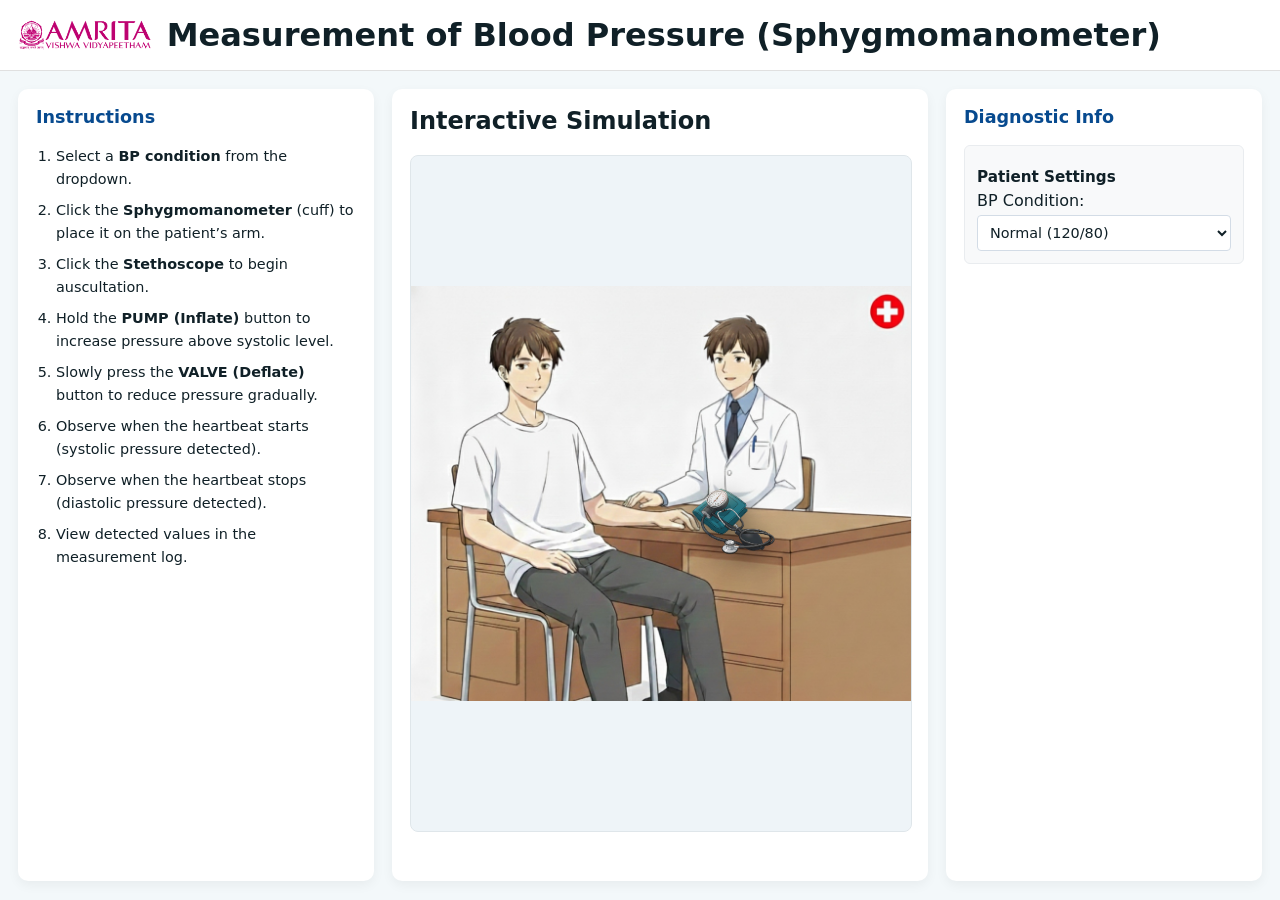
==== simulation/index.html @ ab5f8f39 "https://virtual-labs.github.io/exp-blood-pressure-amrt click on the link to test your code." ====
<!doctype html>
<html lang="en">

<head>
    <meta charset="utf-8">
    <meta name="viewport" content="width=device-width,initial-scale=1">
    <title>Blood Pressure Simulator — Aneroid Sphygmomanometer</title>
    <link rel="stylesheet" href="./css/main.css">
</head>

<body class="mobile-instructions-active">
    <header>
        <img src="images\logo.png" class="logo" alt="University Logo">
        <h1>Measurement of Blood Pressure (Sphygmomanometer)</h1>
    </header>
    <div class="app">

        <!-- LEFT PANEL -->
        <div class="column left">
            <!-- SIMULATOR CONTROLS -->
            <div id="left-sim">
                <h3>Instructions</h3>
                <ol class="instructions-list">
                    <li>Select a <strong>BP condition</strong> from the dropdown.</li>
                    <li>Click the <strong>Sphygmomanometer</strong> (cuff) to place it on the patient’s arm.</li>
                    <li>Click the <strong>Stethoscope</strong> to begin auscultation.</li>
                    <li>Hold the <strong>PUMP (Inflate)</strong> button to increase pressure above systolic level.</li>
                    <li>Slowly press the <strong>VALVE (Deflate)</strong> button to reduce pressure gradually.</li>
                    <li>Observe when the heartbeat starts (systolic pressure detected).</li>
                    <li>Observe when the heartbeat stops (diastolic pressure detected).</li>
                    <li>View detected values in the measurement log.</li>
                </ol>

                <button id="mobile-start-btn" class="control-btn primary">Start Simulation</button>
            </div>
        </div>

        <!-- MIDDLE PANEL - VISUALIZATION -->
        <div class="column middle">
            <!-- SIMULATOR VIEW (Default) -->
            <div id="main-sim">
                <h2>Interactive Simulation</h2>
                <button id="mobile-back-btn" class="control-btn secondary mobile-only">Back to Instructions</button>

                <div class="sim-container">
                    <!-- Base Scene Layer (Using .png as per user change) -->
                    <img src="images\scene_1.png" id="base-scene" alt="Patient Arm">

                    <!-- Instruments (Clickable) -->
                    <img src="images\cuff_icon.png" id="tool-cuff" class="tool" alt="Cuff" title="Place Cuff">
                    <img src="images\steth_icon.png" id="tool-steth" class="tool" alt="Stethoscope" title="Place Stethoscope">

                    <!-- Gauge Overlay (Visible after setup) -->
                    <div id="gauge-container" class="gauge">
                        <div class="gauge-face">
                            <!-- Ticks are drawn via CSS/JS or background image would be better, using simple CSS ticks for now -->
                            <div class="gauge-dial"></div>
                            <div class="needle" id="gauge-needle"></div>
                            <div class="gauge-center"></div>
                            <div class="gauge-value" id="gauge-text">0</div>
                            <div class="gauge-unit">mmHg</div>
                        </div>
                    </div>

                    <!-- Heart (Visible after setup) -->
                    <div id="heart" class="heart"></div>
                </div>
            </div>
        </div>

        <!-- RIGHT PANEL - INFO -->
        <div class="column right">
            <h3>Diagnostic Info</h3>

            <div class="info-card" id="patient-settings">
                <h4>Patient Settings</h4>
                <label for="bp-condition">BP Condition:</label>
                <select id="bp-condition" class="bp-select">
                    <option value="normal">Normal (120/80)</option>
                    <option value="hypotension">Hypotension (85/55)</option>
                    <option value="prehypertension">Pre-Hypertension (130/85)</option>
                    <option value="stage1">Hypertension Stage 1 (150/95)</option>
                    <option value="stage2">Hypertension Stage 2 (170/105)</option>
                    <option value="crisis">Hypertensive Crisis (200/130)</option>
                    <option value="isolated">Isolated Systolic Hypertension (170/70)</option>
                    <option value="shock">Shock (70/40)</option>
                </select>
            </div>

            <div id="controls" class="control-panel" style="display:none; margin-top: 15px;">
                <h4>Manual Controls</h4>
                <p class="hint">Hold to operate</p>

                <button id="btn-inflate" class="control-btn inflate">PUMP (Inflate)</button>
                <button id="btn-deflate" class="control-btn deflate" title="Hold to Deflate">VALVE (DEFLATE)</button>
            </div>

            <div id="results-log" class="info-card" style="display:none; margin-top:15px;">
                <h4>Measurement Log</h4>
                <div id="log-content"></div>
            </div>
        </div>

    </div>

    <script src="./script.js"></script>
<script src="../assets/js/iframeResize.js"></script>
        
        </body>

</html>
---- simulation/css/main.css ----
:root {
    --bg: #f3f8fa;
    --card: #ffffff;
    --accent: #0b66c3;
    --accent-dark: #074a8f;
    --muted: #677281;
    --text: #102027;
    --success: #2e7d32;
    --warning: #ed6c02;
    --danger: #d32f2f;
}

header {
    display: flex;
    align-items: center;
    padding: 10px 18px;
    background: #fff;
    border-bottom: 1px solid #e0e0e0;
    gap: 15px;
}

.logo {
    height: 50px;
    width: auto;
    object-fit: contain;
    flex-shrink: 0;
}

html,
body {
    margin: 0;
    height: 100%;
    font-family: 'Inter', system-ui, 'Segoe UI', Arial, sans-serif;
    background: var(--bg);
    color: var(--text);
    overflow: hidden;
    /* Prevent body scroll, handle in columns */
}

h1 {
    margin: 0;
    font-size: 2rem;
}

h2 {
    margin-top: 0;
}

h3 {
    margin-top: 0;
    font-size: 1.1rem;
    color: var(--accent-dark);
}

h4 {
    margin: 10px 0 5px;
    font-size: 0.95rem;
}

.app {
    display: flex;
    gap: 18px;
    padding: 18px;
    height: calc(100vh - 72px);
    box-sizing: border-box;
}

.column {
    background: var(--card);
    border-radius: 10px;
    padding: 18px;
    box-shadow: 0 4px 12px rgba(0, 0, 0, 0.05);
    overflow-y: auto;
    display: flex;
    flex-direction: column;
}

.left {
    width: 320px;
    flex-shrink: 0;
}

.middle {
    flex: 1;
    min-width: 500px;
}

.right {
    width: 280px;
    flex-shrink: 0;
}

/* BUTTONS */
.btn-row {
    display: flex;
    gap: 10px;
    margin-bottom: 20px;
}

.btn {
    flex: 1;
    border: 1px solid #d3dce6;
    padding: 10px;
    border-radius: 6px;
    background: #fff;
    cursor: pointer;
    font-weight: 600;
    color: var(--muted);
    transition: all 0.2s;
}

.btn:hover {
    background: #f8f9fa;
}

.btn.primary {
    background: #000;
    color: #fff;
    border-color: #000;
}

.btn.primary:hover {
    background: #333;
}

/* SIMULATOR STAGE */
.sim-container {
    position: relative;
    width: 100%;
    height: 75vh;
    /* makes it large */
    min-height: 500px;
    /* prevents collapse */
    background: #eef4f8;
    border: 1px solid #dfe6ea;
    border-radius: 8px;
    overflow: hidden;
    margin-top: 20px;
}

#base-scene {
    width: 100%;
    height: 100%;
    object-fit: contain;
    /* or contain depending on image */
    /* display: block;*/
}

/* TOOLS */
.tool {
    position: absolute;
    cursor: pointer;
    filter: drop-shadow(0 8px 12px rgba(0, 0, 0, 0.4));
    /* Stronger base shadow */
    transition: transform 0.2s, filter 0.2s;
    z-index: 10;
}

.tool:hover {
    transform: translateY(-5px) scale(1.05);
    /* Slight lift instead of just scale */
    filter: drop-shadow(0 12px 18px rgba(0, 0, 0, 0.5));
    /* Stronger shadow on hover to pop */
}

/* Initial Positions */
#tool-cuff {
    position: absolute;
    top: 49%;
    /* Push lower onto the table plane */
    left: 56%;
    /* Move slightly more left */
    width: 15%;
    min-width: 60px;
    max-width: 100px;
}

#tool-steth {
    position: absolute;
    top: 52%;
    /* Match table plane height */
    right: 27%;
    /* Move leftwards off the right edge */
    width: 12%;
    min-width: 45px;
    max-width: 80px;
}

/* GAUGE */
.gauge {
    position: absolute;
    bottom: 20px;
    /* move down */
    left: 50%;
    /* center horizontally */
    transform: translateX(-50%);
    width: 180px;
    height: 180px;
    background: #fff;
    border-radius: 50%;
    border: 6px solid #cfd8dc;
    box-shadow: 0 4px 15px rgba(0, 0, 0, 0.15);
    display: none;
    z-index: 20;
}


.gauge-face {
    position: relative;
    width: 100%;
    height: 100%;
    border-radius: 50%;
    background: radial-gradient(circle at center, #fff 60%, #f5f5f5 100%);
}

.gauge-dial {
    /* Simplified ticks using a conic gradient for visual reference */
    position: absolute;
    top: 10px;
    left: 10px;
    right: 10px;
    bottom: 10px;
    border-radius: 50%;
    border: 1px dashed #bdbdbd;
    /* Quick visual cue for ticks */
}

.needle {
    position: absolute;
    top: 50%;
    left: 50%;
    width: 3px;
    height: 70px;
    /* Length of needle */
    background: #d32f2f;
    transform-origin: bottom center;
    /* Pivot at bottom */
    transform: translate(-50%, -100%) rotate(-135deg);
    /* Start pos */
    transition: transform 0.1s linear;
    /* Smooth movement */
    z-index: 2;
}

.gauge-center {
    position: absolute;
    top: 50%;
    left: 50%;
    width: 12px;
    height: 12px;
    background: #455a64;
    border-radius: 50%;
    transform: translate(-50%, -50%);
    z-index: 3;
}

.gauge-value {
    position: absolute;
    bottom: 40px;
    width: 100%;
    text-align: center;
    font-size: 1.5rem;
    font-weight: 700;
    color: #37474f;
}

.gauge-unit {
    position: absolute;
    bottom: 25px;
    width: 100%;
    text-align: center;
    font-size: 0.8rem;
    color: #78909c;
}

/* CONTROLS */
.control-panel {
    background: #f1f5f8;
    padding: 15px;
    border-radius: 8px;
    border: 1px solid #deebf1;
}

.hint {
    font-size: 0.8rem;
    color: var(--muted);
    margin-bottom: 10px;
    font-style: italic;
}

.control-btn {
    display: block;
    width: 100%;
    padding: 12px;
    margin-bottom: 10px;
    border: none;
    border-radius: 6px;
    color: #fff;
    font-weight: bold;
    text-transform: uppercase;
    cursor: pointer;
    user-select: none;
    transition: background 0.1s;
}

.inflate {
    background: var(--success);
    box-shadow: 0 4px 0 #1b5e20;
}

.inflate:active {
    background: #1b5e20;
    box-shadow: 0 2px 0 #1b5e20;
    transform: translateY(2px);
}

.deflate {
    background: var(--danger);
    box-shadow: 0 4px 0 #b71c1c;
}

.deflate:active {
    background: #b71c1c;
    box-shadow: 0 2px 0 #b71c1c;
    transform: translateY(2px);
}

/* INFO CARDS */
.info-card {
    background: #f8f9fa;
    border: 1px solid #e9ecef;
    border-radius: 6px;
    padding: 12px;
    margin-bottom: 15px;
}

.info-card p {
    margin: 5px 0;
    font-size: 0.9rem;
}

.digital-readout {
    font-family: 'Courier New', monospace;
    font-size: 1.2rem;
    font-weight: bold;
    color: var(--accent);
}

.phase {
    display: inline-block;
    padding: 4px 8px;
    border-radius: 4px;
    font-size: 0.85rem;
    font-weight: 600;
}

.phase.waiting {
    background: #e0e0e0;
    color: #616161;
}

.phase.ready {
    background: #e3f2fd;
    color: #1976d2;
}

.phase.active {
    background: #e8f5e9;
    color: #2e7d32;
    border: 1px solid #c8e6c9;
}

.audio-toggle {
    margin-top: 15px;
    font-size: 0.9rem;
}

/* LOG */
#log-content {
    max-height: 200px;
    overflow-y: auto;
}

#log-content div {
    padding: 4px 0;
    border-bottom: 1px solid #eee;
    font-size: 0.85rem;
    color: #444;
}

/* HEART */
.heart {
    position: absolute;
    bottom: 25px;
    right: 25px;
    width: 70px;
    height: 70px;
    background: red;
    transform: rotate(-45deg) scale(0);
    transform-origin: center;
    display: none;
}

.heart::before,
.heart::after {
    content: "";
    position: absolute;
    width: 70px;
    height: 70px;
    background: red;
    border-radius: 50%;
}

.heart::before {
    top: -35px;
    left: 0;
}

.heart::after {
    left: 35px;
    top: 0;
}

/* beating animation */
@keyframes heartbeat {
    0% {
        transform: rotate(-45deg) scale(1);
    }

    25% {
        transform: rotate(-45deg) scale(1.2);
    }

    50% {
        transform: rotate(-45deg) scale(1);
    }

    75% {
        transform: rotate(-45deg) scale(1.2);
    }

    100% {
        transform: rotate(-45deg) scale(1);
    }
}

.heart.beating {
    display: block;
    animation: heartbeat 0.8s infinite;
}

/* BP CONDITIONS SELECTOR */
.bp-select {
    width: 100%;
    padding: 8px;
    margin-top: 5px;
    border: 1px solid #d3dce6;
    border-radius: 4px;
    font-size: 0.9rem;
    background-color: #fff;
    cursor: pointer;
    font-family: inherit;
    color: var(--text);
}

.bp-select:focus {
    outline: none;
    border-color: var(--accent);
    box-shadow: 0 0 0 2px rgba(11, 102, 195, 0.2);
}

.bp-select:disabled {
    background-color: #f1f5f8;
    color: #999;
    cursor: not-allowed;
}

/* INSTRUCTIONS LIST */
.instructions-list {
    margin: 10px 0;
    padding-left: 20px;
    font-size: 0.9rem;
    line-height: 1.6;
    color: var(--text);
}

.instructions-list li {
    margin-bottom: 8px;
}

/* =========================================
   RESPONSIVE DESIGN (Media Queries)
   ========================================= */

/* Tablets and laptops (1199px and below) */
@media (max-width: 1199px) {

    html,
    body {
        overflow: auto;
        height: auto;
    }

    .app {
        flex-direction: column;
        height: auto;
        overflow: visible;
    }

    .column {
        width: 100% !important;
        min-width: 0 !important;
        overflow: visible;
        flex: none;
    }

    /* Mobile Layout Order */
    .middle {
        order: 1;
    }

    .right {
        order: 2;
    }

    .left {
        order: 3;
    }

    .sim-container {
        height: 50vh;
        min-height: 400px;
    }
}

/* Mobile-only Utility classes for toggling Flow */
.mobile-hide {
    display: none !important;
}

.mobile-only {
    display: none !important;
}

#mobile-start-btn {
    display: none;
    margin-top: 20px;
    background: #000;
    color: #fff;
    border: none;
    box-shadow: 0 4px 0 #333;
}

#mobile-start-btn:active {
    box-shadow: 0 2px 0 #333;
    transform: translateY(2px);
}

#mobile-back-btn {
    background: var(--text);
    color: #fff;
    margin-bottom: 15px;
}

/* Mobile Devices (767px and below) */
@media (max-width: 767px) {
    header {
        flex-wrap: wrap;
        justify-content: center;
        text-align: center;
    }

    header h1 {
        font-size: 1.5rem;
        margin-left: 0;
    }

    .app {
        padding: 10px;
        gap: 12px;
    }

    .column {
        padding: 15px;
    }

    .sim-container {
        height: 60vw;
        min-height: 250px;
    }

    #mobile-start-btn {
        display: block;
    }

    .mobile-only {
        display: block !important;
    }

    /* Mobile First Flow rules */
    body.mobile-instructions-active .middle,
    body.mobile-instructions-active .right {
        display: none !important;
    }

    body:not(.mobile-instructions-active) .left {
        display: none !important;
    }

    /* Scale Gauge */
    .gauge {
        width: 120px;
        height: 120px;
        bottom: 10px;
    }

    .needle {
        height: 45px;
    }

    .gauge-value {
        font-size: 1.2rem;
        bottom: 30px;
    }

    .gauge-unit {
        font-size: 0.7rem;
        bottom: 15px;
    }

    /* Scale Heart */
    .heart {
        width: 40px;
        height: 40px;
        bottom: 20px;
        right: 20px;
    }

    .heart::before,
    .heart::after {
        width: 40px;
        height: 40px;
    }

    .heart::before {
        top: -20px;
    }

    .heart::after {
        left: 20px;
    }

    /* Touch Friendly Controls but smaller footprint based on prompt */
    .control-btn {
        padding: 8px 12px;
        font-size: 14px;
        min-height: 44px;
        /* Touch target */
    }

    .bp-select {
        padding: 12px;
        font-size: 1rem;
    }
}
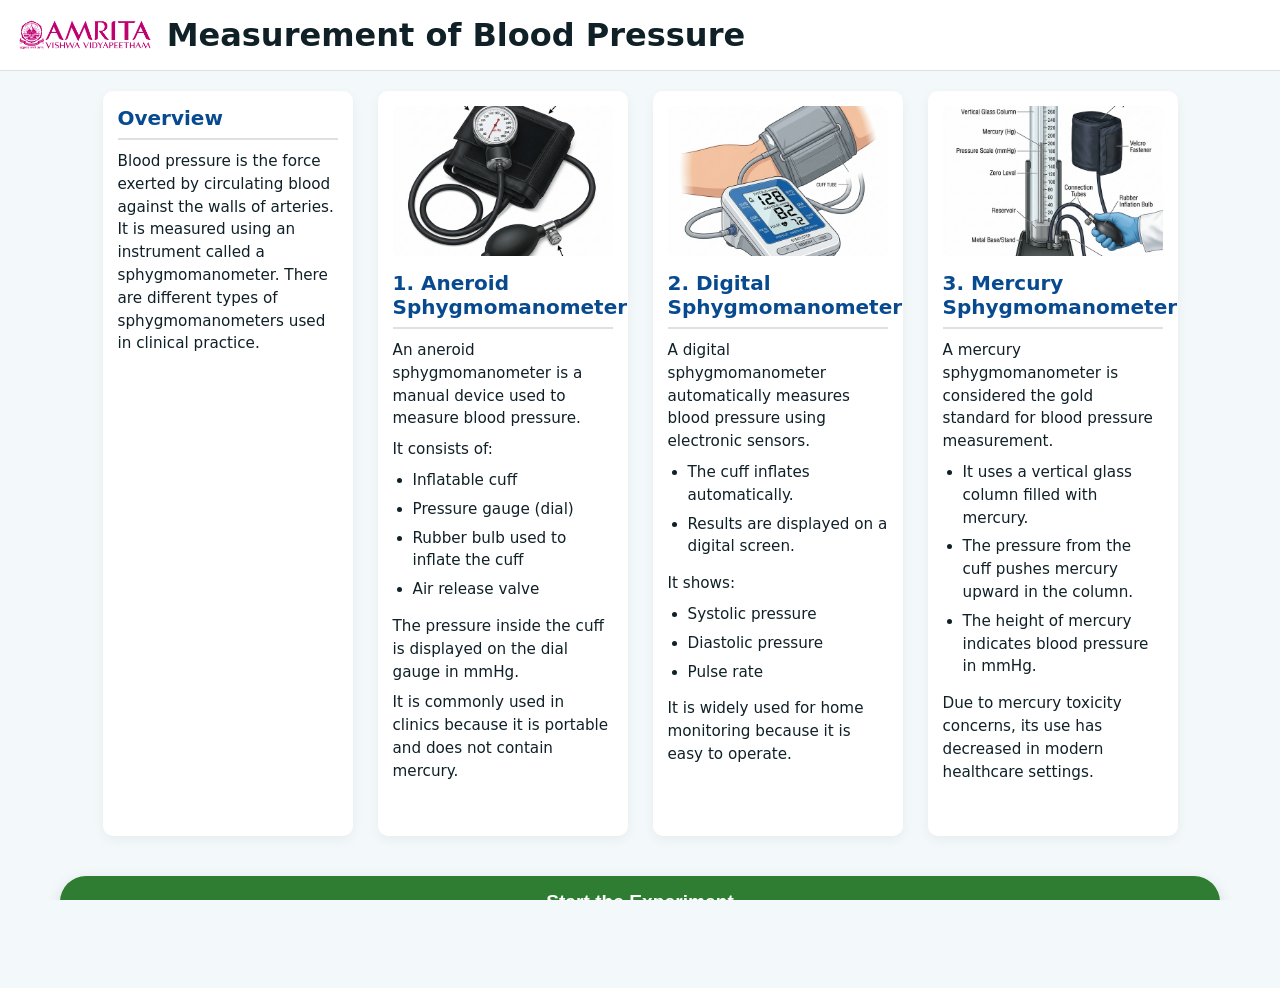
==== commit ecab7f34: "https://virtual-labs.github.io/exp-blood-pressure-amrt click on the link to test your code." ====
--- a/simulation/index.html
+++ b/simulation/index.html
@@ -1,110 +1,102 @@
-
-<!doctype html>
+<!DOCTYPE html>
 <html lang="en">
 
 <head>
-    <meta charset="utf-8">
-    <meta name="viewport" content="width=device-width,initial-scale=1">
-    <title>Blood Pressure Simulator — Aneroid Sphygmomanometer</title>
+    <meta charset="UTF-8">
+    <meta name="viewport" content="width=device-width, initial-scale=1.0">
+    <title>Measurement of Blood Pressure</title>
     <link rel="stylesheet" href="./css/main.css">
 </head>
 
-<body class="mobile-instructions-active">
+<body class="theory-page">
     <header>
         <img src="images\logo.png" class="logo" alt="University Logo">
-        <h1>Measurement of Blood Pressure (Sphygmomanometer)</h1>
+        <h1>Measurement of Blood Pressure</h1>
     </header>
-    <div class="app">
 
-        <!-- LEFT PANEL -->
-        <div class="column left">
-            <!-- SIMULATOR CONTROLS -->
-            <div id="left-sim">
-                <h3>Instructions</h3>
-                <ol class="instructions-list">
-                    <li>Select a <strong>BP condition</strong> from the dropdown.</li>
-                    <li>Click the <strong>Sphygmomanometer</strong> (cuff) to place it on the patient’s arm.</li>
-                    <li>Click the <strong>Stethoscope</strong> to begin auscultation.</li>
-                    <li>Hold the <strong>PUMP (Inflate)</strong> button to increase pressure above systolic level.</li>
-                    <li>Slowly press the <strong>VALVE (Deflate)</strong> button to reduce pressure gradually.</li>
-                    <li>Observe when the heartbeat starts (systolic pressure detected).</li>
-                    <li>Observe when the heartbeat stops (diastolic pressure detected).</li>
-                    <li>View detected values in the measurement log.</li>
-                </ol>
-
-                <button id="mobile-start-btn" class="control-btn primary">Start Simulation</button>
-            </div>
-        </div>
-
-        <!-- MIDDLE PANEL - VISUALIZATION -->
-        <div class="column middle">
-            <!-- SIMULATOR VIEW (Default) -->
-            <div id="main-sim">
-                <h2>Interactive Simulation</h2>
-                <button id="mobile-back-btn" class="control-btn secondary mobile-only">Back to Instructions</button>
-
-                <div class="sim-container">
-                    <!-- Base Scene Layer (Using .png as per user change) -->
-                    <img src="images\scene_1.png" id="base-scene" alt="Patient Arm">
-
-                    <!-- Instruments (Clickable) -->
-                    <img src="images\cuff_icon.png" id="tool-cuff" class="tool" alt="Cuff" title="Place Cuff">
-                    <img src="images\steth_icon.png" id="tool-steth" class="tool" alt="Stethoscope" title="Place Stethoscope">
-
-                    <!-- Gauge Overlay (Visible after setup) -->
-                    <div id="gauge-container" class="gauge">
-                        <div class="gauge-face">
-                            <!-- Ticks are drawn via CSS/JS or background image would be better, using simple CSS ticks for now -->
-                            <div class="gauge-dial"></div>
-                            <div class="needle" id="gauge-needle"></div>
-                            <div class="gauge-center"></div>
-                            <div class="gauge-value" id="gauge-text">0</div>
-                            <div class="gauge-unit">mmHg</div>
-                        </div>
-                    </div>
-
-                    <!-- Heart (Visible after setup) -->
-                    <div id="heart" class="heart"></div>
+    <main class="app theory-main">
+        <section class="theory-cards">
+            <!-- Overview -->
+            <div class="theory-card column">
+                <div class="card-content">
+                    <h2>Overview</h2>
+                    <p>Blood pressure is the force exerted by circulating blood against the walls of arteries. It is
+                        measured
+                        using an instrument called a sphygmomanometer. There are different types of sphygmomanometers
+                        used in
+                        clinical practice.</p>
                 </div>
             </div>
-        </div>
-
-        <!-- RIGHT PANEL - INFO -->
-        <div class="column right">
-            <h3>Diagnostic Info</h3>
-
-            <div class="info-card" id="patient-settings">
-                <h4>Patient Settings</h4>
-                <label for="bp-condition">BP Condition:</label>
-                <select id="bp-condition" class="bp-select">
-                    <option value="normal">Normal (120/80)</option>
-                    <option value="hypotension">Hypotension (85/55)</option>
-                    <option value="prehypertension">Pre-Hypertension (130/85)</option>
-                    <option value="stage1">Hypertension Stage 1 (150/95)</option>
-                    <option value="stage2">Hypertension Stage 2 (170/105)</option>
-                    <option value="crisis">Hypertensive Crisis (200/130)</option>
-                    <option value="isolated">Isolated Systolic Hypertension (170/70)</option>
-                    <option value="shock">Shock (70/40)</option>
-                </select>
+            <!-- Card 1 -->
+            <div class="theory-card column">
+                <div class="card-img-container">
+                    <img src="images\aneroid.png" alt="Aneroid Sphygmomanometer">
+                </div>
+                <div class="card-content">
+                    <h2>1. Aneroid Sphygmomanometer</h2>
+                    <p>An aneroid sphygmomanometer is a manual device used to measure blood pressure.</p>
+                    <p>It consists of:</p>
+                    <ul>
+                        <li>Inflatable cuff</li>
+                        <li>Pressure gauge (dial)</li>
+                        <li>Rubber bulb used to inflate the cuff</li>
+                        <li>Air release valve</li>
+                    </ul>
+                    <p>The pressure inside the cuff is displayed on the dial gauge in mmHg.</p>
+                    <p>It is commonly used in clinics because it is portable and does not contain mercury.</p>
+                </div>
             </div>
 
-            <div id="controls" class="control-panel" style="display:none; margin-top: 15px;">
-                <h4>Manual Controls</h4>
-                <p class="hint">Hold to operate</p>
-
-                <button id="btn-inflate" class="control-btn inflate">PUMP (Inflate)</button>
-                <button id="btn-deflate" class="control-btn deflate" title="Hold to Deflate">VALVE (DEFLATE)</button>
+            <!-- Card 2 -->
+            <div class="theory-card column">
+                <div class="card-img-container">
+                    <img src="images\digital.png" alt="Digital Sphygmomanometer">
+                </div>
+                <div class="card-content">
+                    <h2>2. Digital Sphygmomanometer</h2>
+                    <p>A digital sphygmomanometer automatically measures blood pressure using electronic sensors.</p>
+                    <ul>
+                        <li>The cuff inflates automatically.</li>
+                        <li>Results are displayed on a digital screen.</li>
+                    </ul>
+                    <p>It shows:</p>
+                    <ul>
+                        <li>Systolic pressure</li>
+                        <li>Diastolic pressure</li>
+                        <li>Pulse rate</li>
+                    </ul>
+                    <p>It is widely used for home monitoring because it is easy to operate.</p>
+                </div>
             </div>
 
-            <div id="results-log" class="info-card" style="display:none; margin-top:15px;">
-                <h4>Measurement Log</h4>
-                <div id="log-content"></div>
+            <!-- Card 3 -->
+            <div class="theory-card column">
+                <div class="card-img-container">
+                    <img src="images\mercury.png" alt="Mercury Sphygmomanometer">
+                </div>
+                <div class="card-content">
+                    <h2>3. Mercury Sphygmomanometer</h2>
+                    <p>A mercury sphygmomanometer is considered the gold standard for blood pressure measurement.</p>
+                    <ul>
+                        <li>It uses a vertical glass column filled with mercury.</li>
+                        <li>The pressure from the cuff pushes mercury upward in the column.</li>
+                        <li>The height of mercury indicates blood pressure in mmHg.</li>
+                    </ul>
+                    <p>Due to mercury toxicity concerns, its use has decreased in modern healthcare settings.</p>
+                </div>
             </div>
+        </section>
+
+        <div class="action-section">
+            <button id="startExperiment" class="btn primary large-btn">Start the Experiment</button>
         </div>
+    </main>
 
-    </div>
-
-    <script src="./script.js"></script>
+    <script>
+        document.getElementById("startExperiment").onclick = function () {
+            window.location.href = "./simulator.html";
+        }
+    </script>
 <script src="../assets/js/iframeResize.js"></script>
         
         </body>
--- a/simulation/css/main.css
+++ b/simulation/css/main.css
@@ -109,8 +109,13 @@
     transition: all 0.2s;
 }
 
-.btn:hover {
+.btn:hover:not(:disabled) {
     background: #f8f9fa;
+}
+
+.btn:disabled {
+    opacity: 0.5;
+    cursor: not-allowed !important;
 }
 
 .btn.primary {
@@ -121,6 +126,17 @@
 
 .btn.primary:hover {
     background: #333;
+}
+
+.dark-blue-btn {
+    background: var(--accent-dark) !important;
+    border-color: var(--accent-dark) !important;
+    color: #fff !important;
+}
+
+.dark-blue-btn:hover {
+    background: #053b75 !important;
+    border-color: #053b75 !important;
 }
 
 /* SIMULATOR STAGE */
@@ -135,7 +151,19 @@
     border: 1px solid #dfe6ea;
     border-radius: 8px;
     overflow: hidden;
-    margin-top: 20px;
+    margin-top: 10px;
+}
+
+.instruction-banner {
+    background: #e3f2fd;
+    color: #0b66c3;
+    padding: 12px 15px;
+    border-radius: 6px;
+    border-left: 4px solid #0b66c3;
+    font-weight: 600;
+    margin-bottom: 10px;
+    font-size: 0.95rem;
+    box-shadow: 0 2px 5px rgba(0, 0, 0, 0.05);
 }
 
 #base-scene {
@@ -173,6 +201,32 @@
     width: 15%;
     min-width: 60px;
     max-width: 100px;
+    transition: transform 0.2s, filter 0.3s ease;
+}
+
+@keyframes pulse-glow {
+    0% {
+        filter: drop-shadow(0 0 5px var(--accent)) drop-shadow(0 8px 12px rgba(0, 0, 0, 0.4));
+        transform: scale(1);
+    }
+
+    50% {
+        filter: drop-shadow(0 0 20px var(--accent)) drop-shadow(0 8px 12px rgba(0, 0, 0, 0.2));
+        transform: scale(1.05);
+    }
+
+    100% {
+        filter: drop-shadow(0 0 5px var(--accent)) drop-shadow(0 8px 12px rgba(0, 0, 0, 0.4));
+        transform: scale(1);
+    }
+}
+
+.highlight-cuff,
+.highlight-tool {
+    animation: pulse-glow 1.5s infinite !important;
+    cursor: pointer;
+    outline: 3px solid #0b66c3;
+    border-radius: 5px;
 }
 
 #tool-steth {
@@ -184,6 +238,7 @@
     width: 12%;
     min-width: 45px;
     max-width: 80px;
+    transition: transform 0.2s, filter 0.3s ease;
 }
 
 /* GAUGE */
@@ -303,6 +358,25 @@
     transition: background 0.1s;
 }
 
+.control-btn:hover:not(:disabled) {
+    background: #e0e0e0;
+    /* generic light gray for secondary */
+}
+
+/* Specific colors for types */
+.control-btn.primary:hover:not(:disabled) {
+    background: var(--accent-dark);
+}
+
+.control-btn.secondary {
+    background: #e0e0e0;
+    color: #144c8e;
+}
+
+.control-btn.secondary:hover:not(:disabled) {
+    background: #d0d0d0;
+}
+
 .inflate {
     background: var(--success);
     box-shadow: 0 4px 0 #1b5e20;
@@ -386,6 +460,116 @@
     border-bottom: 1px solid #eee;
     font-size: 0.85rem;
     color: #444;
+}
+
+/* SIM CONTROL BAR */
+.sim-control-bar {
+    display: flex;
+    gap: 10px;
+    margin-bottom: 15px;
+    background: #144c8e;
+    padding: 10px;
+    border-radius: 8px;
+    border: 1px solid hsl(234, 84%, 18%);
+    box-shadow: 0 2px 4px rgba(0, 0, 0, 0.02);
+}
+
+.sim-control-bar .control-btn {
+    flex: 1;
+    margin-bottom: 0;
+    font-size: 0.85rem;
+    padding: 10px;
+}
+
+/* DIAGNOSTIC CONTROLS */
+.diagnostic-controls {
+    display: flex;
+    flex-direction: column;
+    gap: 10px;
+    margin-top: 15px;
+}
+
+.diagnostic-controls button {
+    width: 100%;
+}
+
+.diagnostic-controls #btn-start-experiment {
+    background: var(--success);
+    color: white;
+    border-color: var(--success);
+}
+
+.diagnostic-controls #btn-start-experiment:hover {
+    background: #1b5e20;
+    border-color: #1b5e20;
+}
+
+.diagnostic-controls #btn-reset-top {
+    background: var(--danger);
+    color: white;
+    border-color: var(--danger);
+}
+
+.diagnostic-controls #btn-reset-top:hover {
+    background: #b71c1c;
+    border-color: #b71c1c;
+}
+
+/* READING PANEL */
+.reading-panel {
+    position: absolute;
+    right: -240px;
+    top: 10px;
+    width: 220px;
+    background: white;
+    padding: 15px;
+    border-radius: 8px;
+    box-shadow: 0 4px 15px rgba(0, 0, 0, 0.1);
+    border: 1px solid #dfe6ea;
+}
+
+.reading-panel h4 {
+    margin-top: 0;
+    color: #455a64;
+    font-size: 0.95rem;
+    text-align: center;
+    border-bottom: 1px solid #dfdddd;
+    padding-bottom: 8px;
+    margin-bottom: 12px;
+}
+
+.reading-row {
+    margin-bottom: 12px;
+    display: flex;
+    align-items: center;
+    gap: 5px;
+}
+
+.reading-label {
+    font-size: 0.85rem;
+    color: #546e7a;
+    font-weight: 600;
+}
+
+.reading-value {
+    font-family: 'Inter', sans-serif;
+    font-weight: 800;
+    font-size: 1.25rem;
+    margin-left: auto;
+}
+
+.reading-value.systolic {
+    color: #d32f2f;
+}
+
+.reading-value.diastolic {
+    color: #1976d2;
+}
+
+.reading-unit {
+    font-size: 0.8rem;
+    color: #78909c;
+    font-weight: 500;
 }
 
 /* HEART */
@@ -488,6 +672,14 @@
     margin-bottom: 8px;
 }
 
+.instructions-panel {
+    margin-top: 15px;
+}
+
+.instructions-panel button {
+    width: 100%;
+}
+
 /* =========================================
    RESPONSIVE DESIGN (Media Queries)
    ========================================= */
@@ -589,6 +781,18 @@
         min-height: 250px;
     }
 
+    #tool-cuff {
+        width: 50px;
+        top: 50%;
+        left: 55%;
+    }
+
+    #tool-steth {
+        width: 30px;
+        top: 50%;
+        right: 22%;
+    }
+
     #mobile-start-btn {
         display: block;
     }
@@ -662,4 +866,139 @@
         padding: 12px;
         font-size: 1rem;
     }
+}
+
+/* =========================================
+   THEORY PAGE STYLES
+   ========================================= */
+
+.theory-page {
+    overflow-y: auto;
+}
+
+.theory-main.app {
+    flex-direction: column;
+    height: auto;
+    max-width: 1200px;
+    margin: 0 auto;
+    padding: 20px;
+    gap: 30px;
+    overflow: visible;
+}
+
+.theory-cards {
+    display: grid;
+    grid-template-columns: repeat(4, 250px);
+    justify-content: center;
+    gap: 25px;
+    width: 100%;
+}
+
+@media (max-width: 1199px) {
+    .theory-cards {
+        grid-template-columns: repeat(2, 1fr);
+    }
+}
+
+.theory-card {
+    background: var(--card);
+    display: flex;
+    flex-direction: column;
+    transition: transform 0.2s, box-shadow 0.2s;
+    height: 100%;
+    border-radius: 10px;
+    padding: 15px;
+    box-shadow: 0 4px 12px rgba(0, 0, 0, 0.05);
+}
+
+.theory-card:hover {
+    transform: translateY(-5px);
+    box-shadow: 0 10px 25px rgba(0, 0, 0, 0.1);
+}
+
+.card-img-container {
+    width: 100%;
+    height: 150px;
+    display: flex;
+    align-items: center;
+    justify-content: center;
+    background: #f8f9fa;
+    border-radius: 8px;
+    margin-bottom: 15px;
+    overflow: hidden;
+}
+
+.card-img-container img {
+    width: 100%;
+    height: auto;
+    object-fit: contain;
+}
+
+.card-content {
+    flex: 1;
+    display: flex;
+    flex-direction: column;
+}
+
+.card-content h2 {
+    color: var(--accent-dark);
+    font-size: 1.25rem;
+    margin-bottom: 10px;
+    border-bottom: 2px solid #e0e0e0;
+    padding-bottom: 8px;
+    margin-top: 0;
+}
+
+.card-content p,
+.card-content ul {
+    font-size: 0.95rem;
+    line-height: 1.5;
+    color: var(--text);
+    margin-bottom: 8px;
+    margin-top: 0;
+}
+
+.card-content ul {
+    padding-left: 20px;
+}
+
+.card-content li {
+    margin-bottom: 6px;
+}
+
+.action-section {
+    display: flex;
+    justify-content: center;
+    margin: 40px 0;
+    width: 100%;
+}
+
+.large-btn {
+    font-size: 1.2rem;
+    padding: 15px 40px;
+    border-radius: 30px;
+    box-shadow: 0 6px 15px rgba(0, 0, 0, 0.15);
+    transition: background 0.3s ease, box-shadow 0.3s ease;
+    cursor: pointer;
+    border: none;
+    font-weight: bold;
+}
+
+.large-btn.primary {
+    background: var(--success);
+    color: white;
+}
+
+#btn-start-experiment {
+    transition: background-color 0.3s ease;
+}
+
+@media (max-width: 767px) {
+    .theory-cards {
+        grid-template-columns: 1fr;
+    }
+
+    .card-img-container {
+        height: 120px;
+    }
 }
